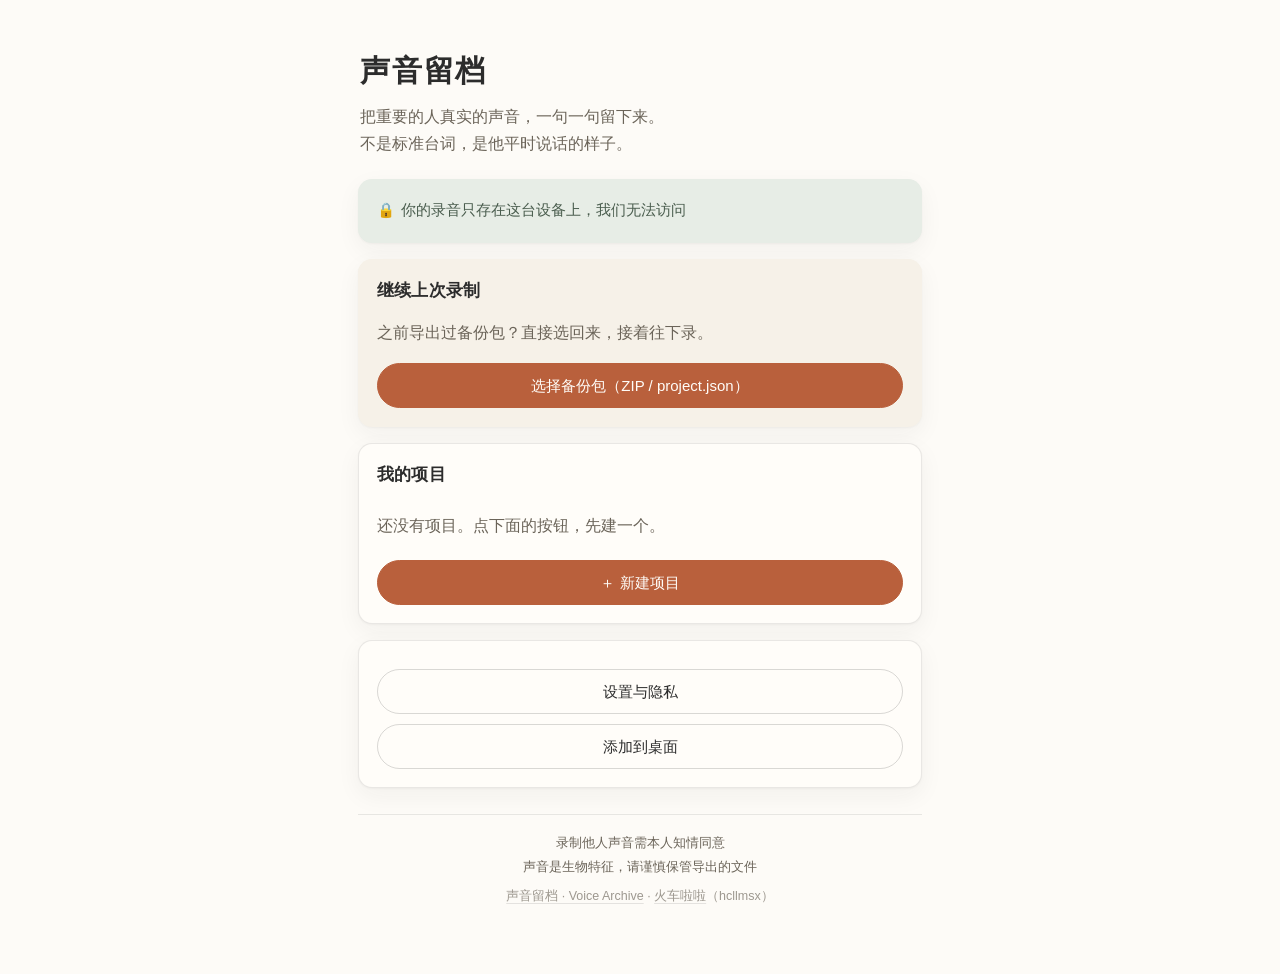
==== index.html @ ff776606 "init: 声音留档 Voice Archive" ====
<!DOCTYPE html>
<html lang="zh-CN">
<head>
<meta charset="UTF-8">
<meta name="viewport" content="width=device-width, initial-scale=1, viewport-fit=cover">
<title>声音留档</title>
<meta name="description" content="把重要的人真实的声音，一句一句录下来，导出成 GPT-SoVITS 训练包。录音只存在你的设备上。">
<meta name="author" content="火车啦啦 (hcllmsx)">
<meta name="theme-color" content="#FDFBF7">

<link rel="manifest" href="manifest.webmanifest">
<link rel="icon" href="favicon.ico" sizes="any">
<link rel="icon" type="image/svg+xml" href="icon.svg">
<link rel="apple-touch-icon" href="icons/icon-180.png">
<meta name="apple-mobile-web-app-capable" content="yes">
<meta name="mobile-web-app-capable" content="yes">
<meta name="apple-mobile-web-app-title" content="声音留档">
<meta name="apple-mobile-web-app-status-bar-style" content="default">

<link rel="stylesheet" href="styles.css">
</head>
<body>

<div class="wrap">
  <main id="view"></main>
</div>

<div id="modal" class="modal" hidden></div>
<div id="toast"></div>

<noscript>
  <p style="padding:24px;text-align:center">
    这个应用需要开启 JavaScript 才能录音。
  </p>
</noscript>

<!-- 无框架、无构建工具，按依赖顺序加载 -->
<script src="content.js"></script>
<script src="db.js"></script>
<script src="zip.js"></script>
<script src="recorder.js"></script>
<script src="app.js"></script>
</body>
</html>
---- styles.css ----
/*
 * styles.css
 * 声音留档 voice-archive · 作者：火车啦啦 (hcllmsx)
 *
 * 设计基调：温暖、克制、有人情味。
 * 不要科技感、不要赛博朋克、不要炫酷动效。
 * 配色走米白 + 深灰 + 低饱和暖色（陶土 / 暖棕 / 墨绿），
 * 不用纯蓝纯紫那种「AI 感」配色。
 */

:root {
  --bg: #FDFBF7;
  --surface: #FFFDF9;
  --surface-2: #F6F1E8;
  --ink: #2C2C2C;
  --muted: #6B6459;
  --line: rgba(44, 44, 44, 0.10);
  --line-2: rgba(44, 44, 44, 0.18);
  --clay: #B9603C;      /* 陶土色：强调 */
  --clay-soft: #F3E4DC;
  --moss: #4A5D4E;      /* 墨绿：成功 / 安全 */
  --moss-soft: #E7EDE6;
  --amber: #C89B3C;     /* 暖棕黄：提醒 */
  --amber-soft: #FAF0DA;
  --danger: #A3452F;
  --radius: 14px;
  --radius-lg: 20px;
  --shadow: 0 1px 2px rgba(44, 44, 44, 0.04), 0 8px 24px rgba(44, 44, 44, 0.05);
}

* { box-sizing: border-box; }

/* 必须加这一条：.field 之类的 display 规则会盖掉 UA 样式表里的 [hidden]，
   导致 el.hidden = true 不起作用 */
[hidden] { display: none !important; }

html, body {
  margin: 0;
  padding: 0;
}

body {
  background: var(--bg);
  color: var(--ink);
  font-family: -apple-system, BlinkMacSystemFont, "PingFang SC", "Microsoft YaHei", sans-serif;
  font-size: 16px;
  line-height: 1.75;
  -webkit-font-smoothing: antialiased;
  -webkit-text-size-adjust: 100%;
  padding-bottom: env(safe-area-inset-bottom);
}

.wrap {
  max-width: 600px;
  margin: 0 auto;
  padding: 0 18px 64px;
  padding-left: max(18px, env(safe-area-inset-left));
  padding-right: max(18px, env(safe-area-inset-right));
}

h1, h2, h3 {
  font-weight: 600;
  letter-spacing: 0.01em;
  line-height: 1.5;
}

/* ================================================================== */
/* 通用                                                               */
/* ================================================================== */
.muted { color: var(--muted); }
.small { font-size: 13.5px; }
.center { text-align: center; }
.empty { padding: 8px 0 4px; }
.warn-text { color: var(--amber); }

.card {
  background: var(--surface);
  border: 1px solid var(--line);
  border-radius: var(--radius);
  padding: 18px;
  margin: 0 0 16px;
  box-shadow: var(--shadow);
}

.card h2 {
  margin: 0 0 12px;
  font-size: 17px;
}

.row {
  display: flex;
  gap: 10px;
  flex-wrap: wrap;
}

/* ================================================================== */
/* 首页                                                               */
/* ================================================================== */
.hero {
  padding: 34px 2px 22px;
}

.hero h1 {
  margin: 0 0 10px;
  font-size: 30px;
  letter-spacing: 0.06em;
}

.lede {
  margin: 0;
  color: var(--muted);
  font-size: 15.5px;
}

.privacy {
  background: var(--moss-soft);
  border-color: transparent;
}

.privacy-line {
  margin: 0;
  color: var(--moss);
  font-size: 14.5px;
}

.privacy-line::before {
  content: "🔒";
  margin-right: 6px;
}

.resume {
  background: var(--surface-2);
  border-color: transparent;
}

/* 项目列表 */
.proj-list {
  list-style: none;
  margin: 0 0 14px;
  padding: 0;
}

.proj {
  border-top: 1px solid var(--line);
  padding: 14px 0;
}

.proj:first-child { border-top: 0; }

.proj-head {
  display: flex;
  align-items: baseline;
  justify-content: space-between;
  gap: 10px;
}

.proj-name {
  font-size: 17px;
  font-weight: 600;
}

.tag {
  font-size: 12px;
  color: var(--muted);
  background: var(--surface-2);
  border-radius: 999px;
  padding: 2px 10px;
  white-space: nowrap;
}

.tag.soft {
  background: transparent;
  border: 1px solid var(--line);
}

.proj-tags {
  display: flex;
  gap: 6px;
  flex-wrap: wrap;
  justify-content: flex-end;
}

.bar {
  height: 6px;
  background: var(--surface-2);
  border-radius: 999px;
  overflow: hidden;
  margin: 10px 0 8px;
}

.bar.thin { height: 4px; }

.bar i {
  display: block;
  height: 100%;
  background: var(--clay);
  border-radius: 999px;
  transition: width 0.4s ease;
}

.proj-foot {
  display: flex;
  align-items: center;
  justify-content: space-between;
  gap: 10px;
  flex-wrap: wrap;
  font-size: 13.5px;
}

.proj-ops { display: flex; gap: 8px; }

/* ================================================================== */
/* 按钮                                                               */
/* ================================================================== */
.btn {
  appearance: none;
  border: 1px solid var(--line-2);
  background: var(--surface);
  color: var(--ink);
  font-family: inherit;
  font-size: 15px;
  line-height: 1.4;
  padding: 11px 18px;
  border-radius: 999px;
  cursor: pointer;
  transition: background 0.18s ease, border-color 0.18s ease, transform 0.1s ease;
  text-align: center;
}

.btn:active { transform: scale(0.985); }

.btn.primary {
  background: var(--clay);
  border-color: var(--clay);
  color: #FFFCF8;
}

.btn.ghost {
  background: transparent;
  border-color: var(--line-2);
  color: var(--ink);
}

.btn.danger {
  background: var(--danger);
  border-color: var(--danger);
  color: #FFFCF8;
}

.btn.danger-ghost {
  background: transparent;
  border-color: transparent;
  color: var(--danger);
}

.btn.block {
  display: block;
  width: 100%;
  margin-top: 10px;
}

.btn.small { padding: 7px 14px; font-size: 14px; }
.btn.tiny { padding: 5px 11px; font-size: 13px; border-radius: 999px; }

.file-btn {
  position: relative;
  overflow: hidden;
}

.file-btn input[type=file] {
  position: absolute;
  inset: 0;
  opacity: 0;
  width: 100%;
  cursor: pointer;
}

/* ================================================================== */
/* 面包屑                                                             */
/* ================================================================== */
.crumbs {
  display: flex;
  align-items: center;
  justify-content: space-between;
  gap: 10px;
  padding: 18px 0 12px;
}

.crumb-title {
  font-size: 15px;
  color: var(--muted);
  overflow: hidden;
  text-overflow: ellipsis;
  white-space: nowrap;
}

/* ================================================================== */
/* 安全状态指示条                                                      */
/* ================================================================== */
.safety {
  font-size: 13px;
  border-radius: 999px;
  padding: 6px 14px;
  margin-bottom: 14px;
  display: inline-block;
}

.safety.ok {
  background: var(--moss-soft);
  color: var(--moss);
}

.safety.warn {
  background: var(--amber-soft);
  color: #8A6415;
}

/* ================================================================== */
/* 年龄段注意事项                                                      */
/* ================================================================== */
.note {
  background: var(--surface-2);
  border-radius: var(--radius);
  padding: 14px 16px;
  margin-bottom: 16px;
  border-left: 3px solid var(--line-2);
}

.note h3 {
  margin: 0 0 8px;
  font-size: 14.5px;
  color: var(--muted);
  font-weight: 600;
}

.note ul {
  margin: 0;
  padding-left: 20px;
}

.note li {
  font-size: 14px;
  margin-bottom: 4px;
}

.note.strong {
  background: var(--amber-soft);
  border-left-color: var(--amber);
}

.note.strong h3 { color: #8A6415; }
.note.strong li { color: #6B4E10; }

.note-dur {
  margin: 8px 0 0;
  font-size: 13px;
  color: var(--muted);
}

.note .dialect-note {
  margin: 0;
  font-size: 14px;
}

/* ================================================================== */
/* 录音页                                                             */
/* ================================================================== */
.progress-head {
  margin-bottom: 12px;
}

.progress-head .muted { font-size: 13.5px; }

.task-card {
  text-align: center;
  padding: 22px 18px 24px;
  margin-bottom: 8px;
}

.task-group {
  margin: 0 0 10px;
  font-size: 12.5px;
  letter-spacing: 0.12em;
  color: var(--clay);
}

.task-label {
  margin: 0 0 10px;
  font-size: 22px;
  line-height: 1.6;
  font-weight: 600;
}

.task-tip {
  margin: 0;
  font-size: 14px;
  color: var(--muted);
}

.recorder {
  text-align: center;
  padding: 12px 0 20px;
}

.wave {
  width: 100%;
  height: 92px;
  display: block;
  background: var(--surface);
  border: 1px solid var(--line);
  border-radius: var(--radius);
  margin-bottom: 14px;
}

.level { margin-bottom: 10px; }

.level-bar {
  position: relative;
  height: 8px;
  background: var(--surface-2);
  border-radius: 999px;
  overflow: hidden;
}

.level-bar i {
  display: block;
  height: 100%;
  width: 0;
  background: var(--moss);
  border-radius: 999px;
  transition: width 0.08s linear, background 0.2s ease;
}

/* 舒适区标记（-27dB ~ -15dB 对应的位置） */
.level-bar .zone {
  position: absolute;
  left: 46%;
  width: 31%;
  top: 0;
  bottom: 0;
  border-left: 1px solid var(--line-2);
  border-right: 1px solid var(--line-2);
  pointer-events: none;
}

.level-text {
  margin: 8px 0 0;
  font-size: 13.5px;
  color: var(--muted);
  min-height: 1.6em;
}

.timer {
  margin: 4px 0 16px;
  font-size: 26px;
  font-variant-numeric: tabular-nums;
  color: var(--ink);
}

.rec-btn {
  position: relative;
  appearance: none;
  border: 0;
  width: 128px;
  height: 128px;
  border-radius: 50%;
  background: var(--clay);
  color: #FFFCF8;
  font-family: inherit;
  font-size: 15px;
  display: inline-flex;
  flex-direction: column;
  align-items: center;
  justify-content: center;
  gap: 6px;
  cursor: pointer;
  box-shadow: 0 6px 20px rgba(185, 96, 60, 0.28);
  transition: transform 0.15s ease;
}

.rec-btn:active { transform: scale(0.96); }

.rec-dot {
  width: 22px;
  height: 22px;
  border-radius: 50%;
  background: #FFFCF8;
}

.rec-btn.on {
  background: var(--danger);
  box-shadow: 0 6px 20px rgba(163, 69, 47, 0.3);
}

.rec-btn.on .rec-dot {
  border-radius: 3px;
  width: 20px;
  height: 20px;
}

/* 呼吸式动画：录音中有明确的视觉反馈 */
.rec-btn.on::after {
  content: "";
  position: absolute;
  top: 0;
  right: 0;
  bottom: 0;
  left: 0;
  border-radius: 50%;
  border: 2px solid var(--danger);
  animation: breathe 2.4s ease-in-out infinite;
}

@keyframes breathe {
  0%   { transform: scale(1);    opacity: 0.55; }
  50%  { transform: scale(1.22); opacity: 0; }
  100% { transform: scale(1);    opacity: 0; }
}

.hint {
  margin: 14px 0 0;
  font-size: 13px;
  color: var(--muted);
}

/* 试听 / 填文本 */
.review {
  background: var(--surface);
  border: 1px solid var(--line);
  border-radius: var(--radius);
  padding: 18px;
  margin-bottom: 16px;
  box-shadow: var(--shadow);
}

.review-title {
  margin: 0 0 12px;
  font-size: 14.5px;
  color: var(--muted);
}

.review audio {
  width: 100%;
  margin-bottom: 14px;
}

/* ================================================================== */
/* 表单                                                               */
/* ================================================================== */
.field {
  display: block;
  margin-bottom: 14px;
}

.field > span {
  display: block;
  font-size: 13.5px;
  color: var(--muted);
  margin-bottom: 6px;
}

input[type=text], textarea {
  width: 100%;
  font-family: inherit;
  font-size: 16px;
  color: var(--ink);
  background: var(--surface);
  border: 1px solid var(--line-2);
  border-radius: 10px;
  padding: 11px 13px;
  line-height: 1.6;
}

input[type=text]:focus, textarea:focus {
  outline: none;
  border-color: var(--clay);
}

textarea { resize: vertical; }

.chips {
  display: flex;
  flex-wrap: wrap;
  gap: 8px;
}

.chip {
  position: relative;
  display: inline-flex;
}

.chip input {
  position: absolute;
  opacity: 0;
  inset: 0;
}

.chip span {
  border: 1px solid var(--line-2);
  border-radius: 999px;
  padding: 7px 14px;
  font-size: 14px;
  cursor: pointer;
  background: var(--surface);
}

.chip input:checked + span {
  background: var(--clay-soft);
  border-color: var(--clay);
  color: #7A3A20;
}

/* ================================================================== */
/* 任务清单                                                           */
/* ================================================================== */
.task-list {
  list-style: none;
  margin: 12px 0 0;
  padding: 0;
}

.task-jump {
  display: flex;
  align-items: baseline;
  gap: 10px;
  width: 100%;
  text-align: left;
  background: transparent;
  border: 0;
  border-bottom: 1px solid var(--line);
  padding: 10px 4px;
  font-family: inherit;
  font-size: 14.5px;
  color: var(--ink);
  cursor: pointer;
}

.task-list li:last-child .task-jump { border-bottom: 0; }

.task-list .tick { color: var(--line-2); }
.task-list li.done .tick { color: var(--clay); }
.task-list li.done .tl-text { color: var(--muted); }
.task-list li.current .tl-text { color: var(--clay); font-weight: 600; }

.tl-text { flex: 1; }
.tl-dur { font-size: 12.5px; color: var(--muted); font-variant-numeric: tabular-nums; }

/* ================================================================== */
/* 儿童项目：贴纸                                                      */
/* ================================================================== */
.stickers {
  display: flex;
  justify-content: center;
  gap: 12px;
  flex-wrap: wrap;
  margin-bottom: 8px;
}

.sticker {
  width: 44px;
  height: 44px;
  border-radius: 50%;
  display: inline-flex;
  align-items: center;
  justify-content: center;
  font-size: 20px;
  background: var(--surface-2);
  color: rgba(44, 44, 44, 0.18);
  transition: transform 0.3s ease, background 0.3s ease, color 0.3s ease;
}

.sticker.on {
  background: var(--amber-soft);
  color: var(--amber);
  transform: scale(1.06);
}

/* 彩带：纯 CSS，不用图片资源 */
.confetti {
  position: fixed;
  inset: 0;
  pointer-events: none;
  overflow: hidden;
  z-index: 60;
}

.confetti i {
  position: absolute;
  top: -14px;
  width: 8px;
  height: 14px;
  border-radius: 2px;
  animation: fall 1.4s ease-in forwards;
}

@keyframes fall {
  0%   { transform: translateY(0) rotate(0deg); opacity: 1; }
  100% { transform: translateY(105vh) rotate(540deg); opacity: 0; }
}

/* ================================================================== */
/* 素材管理                                                            */
/* ================================================================== */
.stat p { margin: 0 0 4px; }
.stat b { font-size: 18px; }

.clip-list {
  list-style: none;
  margin: 0 0 16px;
  padding: 0;
}

.clip {
  background: var(--surface);
  border: 1px solid var(--line);
  border-radius: var(--radius);
  padding: 14px 16px;
  margin-bottom: 10px;
  box-shadow: var(--shadow);
}

.clip-head {
  display: flex;
  align-items: baseline;
  gap: 10px;
}

.clip-no {
  font-size: 12.5px;
  color: var(--muted);
  font-variant-numeric: tabular-nums;
}

.clip-label {
  flex: 1;
  font-size: 15px;
  font-weight: 600;
}

.clip-dur {
  font-size: 12.5px;
  color: var(--muted);
  font-variant-numeric: tabular-nums;
}

.clip-text {
  margin: 6px 0 10px;
  font-size: 14px;
  color: var(--muted);
  word-break: break-word;
}

.clip-ops {
  display: flex;
  flex-wrap: wrap;
  gap: 4px;
}

/* ================================================================== */
/* 导出                                                               */
/* ================================================================== */
.tree {
  list-style: none;
  margin: 0 0 10px;
  padding: 0;
  font-size: 14px;
}

.tree li {
  padding: 5px 0;
  border-bottom: 1px dashed var(--line);
}

.tree li:last-child { border-bottom: 0; }

.tip-card {
  background: var(--amber-soft);
  border-color: transparent;
  font-size: 14px;
}

.tip-card p { margin: 0; }

.done-card {
  background: var(--moss-soft);
  border-color: transparent;
  text-align: center;
  padding: 24px 18px;
}

.done-card h2 { margin: 0 0 8px; font-size: 19px; color: var(--moss); }
.done-card p { margin: 0 0 6px; }
.done-card b { font-size: 18px; }

/* ================================================================== */
/* 弹窗                                                               */
/* ================================================================== */
.modal[hidden] { display: none; }

.modal {
  position: fixed;
  inset: 0;
  z-index: 80;
  display: flex;
  align-items: flex-end;
  justify-content: center;
}

.modal-mask {
  position: absolute;
  inset: 0;
  background: rgba(44, 44, 44, 0.32);
}

.modal-body {
  position: relative;
  width: 100%;
  max-width: 560px;
  background: var(--surface);
  border-radius: var(--radius-lg) var(--radius-lg) 0 0;
  padding: 22px 20px calc(22px + env(safe-area-inset-bottom));
  max-height: 88vh;
  overflow-y: auto;
  animation: rise 0.22s ease;
}

@keyframes rise {
  from { transform: translateY(18px); opacity: 0.6; }
  to   { transform: translateY(0); opacity: 1; }
}

.modal-title {
  margin: 0 0 10px;
  font-size: 18px;
}

.modal-text {
  margin: 0 0 14px;
  font-size: 14.5px;
  color: var(--muted);
}

.modal-actions {
  display: flex;
  justify-content: flex-end;
  gap: 10px;
  margin-top: 18px;
}

.modal-actions.col {
  flex-direction: column;
}

.modal-actions.col .btn {
  width: 100%;
  margin-top: 0;
}

.steps {
  margin: 0 0 6px;
  padding-left: 20px;
  font-size: 14.5px;
}

.steps li { margin-bottom: 6px; }

.danger-zone { border-color: rgba(163, 69, 47, 0.25); }

/* ================================================================== */
/* 页脚伦理提示                                                        */
/* ================================================================== */
.ethics {
  margin-top: 26px;
  padding-top: 18px;
  border-top: 1px solid var(--line);
  color: var(--muted);
  font-size: 12.5px;
  text-align: center;
}

.ethics p { margin: 0 0 2px; }

.ethics .sign {
  margin-top: 8px;
  opacity: 0.65;
}

.ethics a {
  color: inherit;
  text-decoration: underline;
  text-decoration-color: var(--line-2);
  text-underline-offset: 3px;
  transition: color 0.18s ease, opacity 0.18s ease;
}

.ethics a:hover,
.ethics a:active {
  color: var(--clay);
  opacity: 1;
  text-decoration-color: var(--clay);
}

/* ================================================================== */
/* Toast                                                              */
/* ================================================================== */
#toast {
  position: fixed;
  left: 50%;
  bottom: calc(28px + env(safe-area-inset-bottom));
  transform: translate(-50%, 12px);
  background: rgba(44, 44, 44, 0.92);
  color: #FFFCF8;
  font-size: 14px;
  padding: 10px 18px;
  border-radius: 999px;
  opacity: 0;
  pointer-events: none;
  transition: opacity 0.22s ease, transform 0.22s ease;
  z-index: 90;
  max-width: 86vw;
  text-align: center;
}

#toast.show {
  opacity: 1;
  transform: translate(-50%, 0);
}

/* ================================================================== */
/* 桌面端                                                             */
/* ================================================================== */
@media (min-width: 720px) {
  .modal {
    align-items: center;
  }
  .modal-body {
    border-radius: var(--radius-lg);
    max-height: 80vh;
  }
  .hero { padding-top: 48px; }
}

/* 尊重系统的「减少动态效果」设置 */
@media (prefers-reduced-motion: reduce) {
  *, *::before, *::after {
    animation-duration: 0.01ms !important;
    animation-iteration-count: 1 !important;
    transition-duration: 0.01ms !important;
  }
}
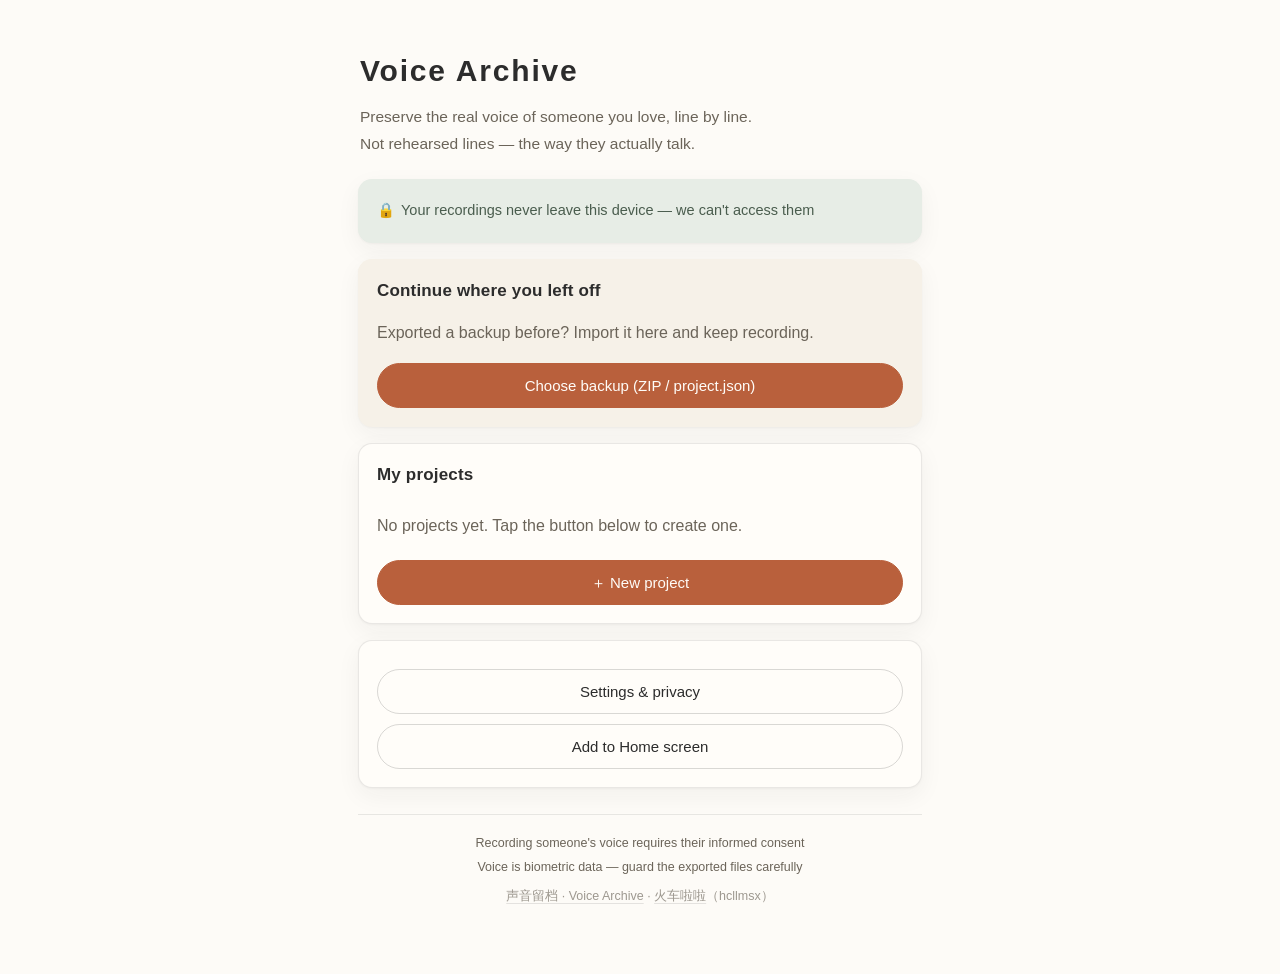
==== commit 47e80bb1: "feat(i18n): 界面文案接入 I18N，支持中英文切换" ====
--- a/index.html
+++ b/index.html
@@ -22,6 +22,7 @@
 <body>
 
 <div class="wrap">
+  <div id="env-banner" hidden></div>
   <main id="view"></main>
 </div>
 
@@ -36,6 +37,7 @@
 
 <!-- 无框架、无构建工具，按依赖顺序加载 -->
 <script src="content.js"></script>
+<script src="i18n.js"></script>
 <script src="db.js"></script>
 <script src="zip.js"></script>
 <script src="recorder.js"></script>
--- a/styles.css
+++ b/styles.css
@@ -901,6 +901,54 @@
 }
 
 /* ================================================================== */
+/* 环境不支持横幅（常驻，手动关闭）                                      */
+/* ================================================================== */
+#env-banner {
+  position: sticky;
+  top: 0;
+  z-index: 40;
+  margin-bottom: 14px;
+  background: var(--danger);
+  color: #FFFDF9;
+  font-size: 13.5px;
+  line-height: 1.55;
+  border-radius: 0 0 var(--radius) var(--radius);
+  box-shadow: 0 2px 10px rgba(44, 44, 44, 0.18);
+}
+
+.env-banner-inner {
+  display: flex;
+  align-items: flex-start;
+  gap: 10px;
+  padding: calc(10px + env(safe-area-inset-top)) 12px 10px 16px;
+}
+
+.env-banner-text { flex: 1; min-width: 0; }
+
+.env-banner-title {
+  display: block;
+  margin-bottom: 2px;
+}
+
+.env-banner-body { color: rgba(255, 253, 249, 0.92); }
+
+.env-banner-close {
+  flex: none;
+  width: 30px;
+  height: 30px;
+  margin: 0 -4px 0 0;
+  border: 0;
+  border-radius: 999px;
+  background: rgba(255, 255, 255, 0.14);
+  color: inherit;
+  font-size: 13px;
+  line-height: 1;
+  cursor: pointer;
+}
+
+.env-banner-close:active { background: rgba(255, 255, 255, 0.3); }
+
+/* ================================================================== */
 /* Toast                                                              */
 /* ================================================================== */
 #toast {
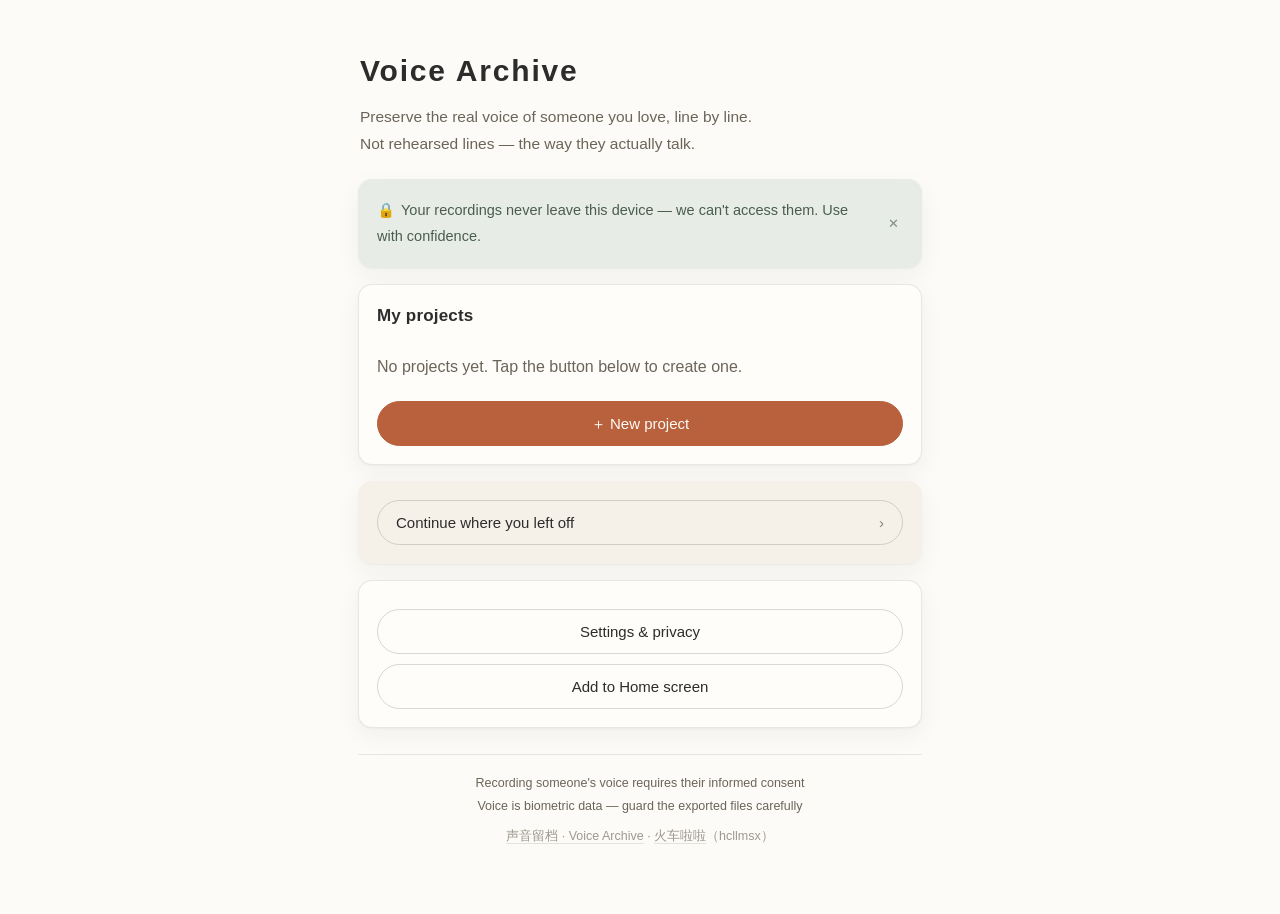
==== commit d32b22c9: "refactor(i18n): 将文案与内容结构调整为多语言资源加载" ====
--- a/index.html
+++ b/index.html
@@ -36,8 +36,11 @@
 </noscript>
 
 <!-- 无框架、无构建工具，按依赖顺序加载 -->
+<!-- 语言包（每语言一个文件）→ 多语言核心 → 业务脚本 -->
+<script src="i18n/zh.js"></script>
+<script src="i18n/en.js"></script>
+<script src="i18n/core.js"></script>
 <script src="content.js"></script>
-<script src="i18n.js"></script>
 <script src="db.js"></script>
 <script src="zip.js"></script>
 <script src="recorder.js"></script>
--- a/styles.css
+++ b/styles.css
@@ -30,6 +30,20 @@
 
 * { box-sizing: border-box; }
 
+/* 去掉点击 / 触摸时浏览器默认的蓝色高亮（Chrome 焦点环、Android tap-highlight），
+   仅保留键盘 Tab 导航时的深灰细环——既不会闪蓝，又保证键盘可用性 */
+* {
+  -webkit-tap-highlight-color: transparent;
+}
+button, a, input, select, textarea, [data-act], [role="button"] {
+  outline: none;
+}
+button::-moz-focus-inner { border: 0; }
+:focus-visible {
+  outline: 2px solid rgba(44, 44, 44, 0.45);
+  outline-offset: 2px;
+}
+
 /* 必须加这一条：.field 之类的 display 规则会盖掉 UA 样式表里的 [hidden]，
    导致 el.hidden = true 不起作用 */
 [hidden] { display: none !important; }
@@ -117,12 +131,37 @@
   border-color: transparent;
 }
 
+.privacy-inner {
+  display: flex;
+  align-items: center;
+  gap: 8px;
+}
+
 .privacy-line {
+  flex: 1;
+  min-width: 0;
   margin: 0;
   color: var(--moss);
   font-size: 14.5px;
 }
 
+.privacy-close {
+  flex: none;
+  width: 28px;
+  height: 28px;
+  margin: 0 -4px 0 0;
+  border: 0;
+  border-radius: 999px;
+  background: transparent;
+  color: var(--moss);
+  font-size: 13px;
+  line-height: 1;
+  opacity: 0.65;
+  cursor: pointer;
+}
+
+.privacy-close:active { background: rgba(44, 44, 44, 0.08); }
+
 .privacy-line::before {
   content: "🔒";
   margin-right: 6px;
@@ -131,6 +170,32 @@
 .resume {
   background: var(--surface-2);
   border-color: transparent;
+}
+
+/* 「继续上次录制」默认折叠，点标题展开
+   选择器用三级特异性，压过 .btn.block 的 display:block / margin-top */
+.resume .btn.resume-toggle {
+  display: flex;
+  align-items: center;
+  justify-content: space-between;
+  gap: 8px;
+  margin-top: 0;
+  text-align: left;
+}
+
+.resume-arrow {
+  flex: none;
+  font-size: 15px;
+  line-height: 1;
+  opacity: 0.55;
+  transition: transform 0.18s ease;
+}
+
+.resume.open .resume-arrow { transform: rotate(90deg); }
+
+.resume .muted {
+  margin: 12px 0 0;
+  font-size: 14px;
 }
 
 /* 项目列表 */
@@ -141,11 +206,13 @@
 }
 
 .proj {
-  border-top: 1px solid var(--line);
-  padding: 14px 0;
-}
-
-.proj:first-child { border-top: 0; }
+  border: 1px solid var(--line);
+  border-radius: 10px;
+  padding: 12px 14px;
+  margin-bottom: 10px;
+}
+
+.proj:last-child { margin-bottom: 0; }
 
 .proj-head {
   display: flex;
